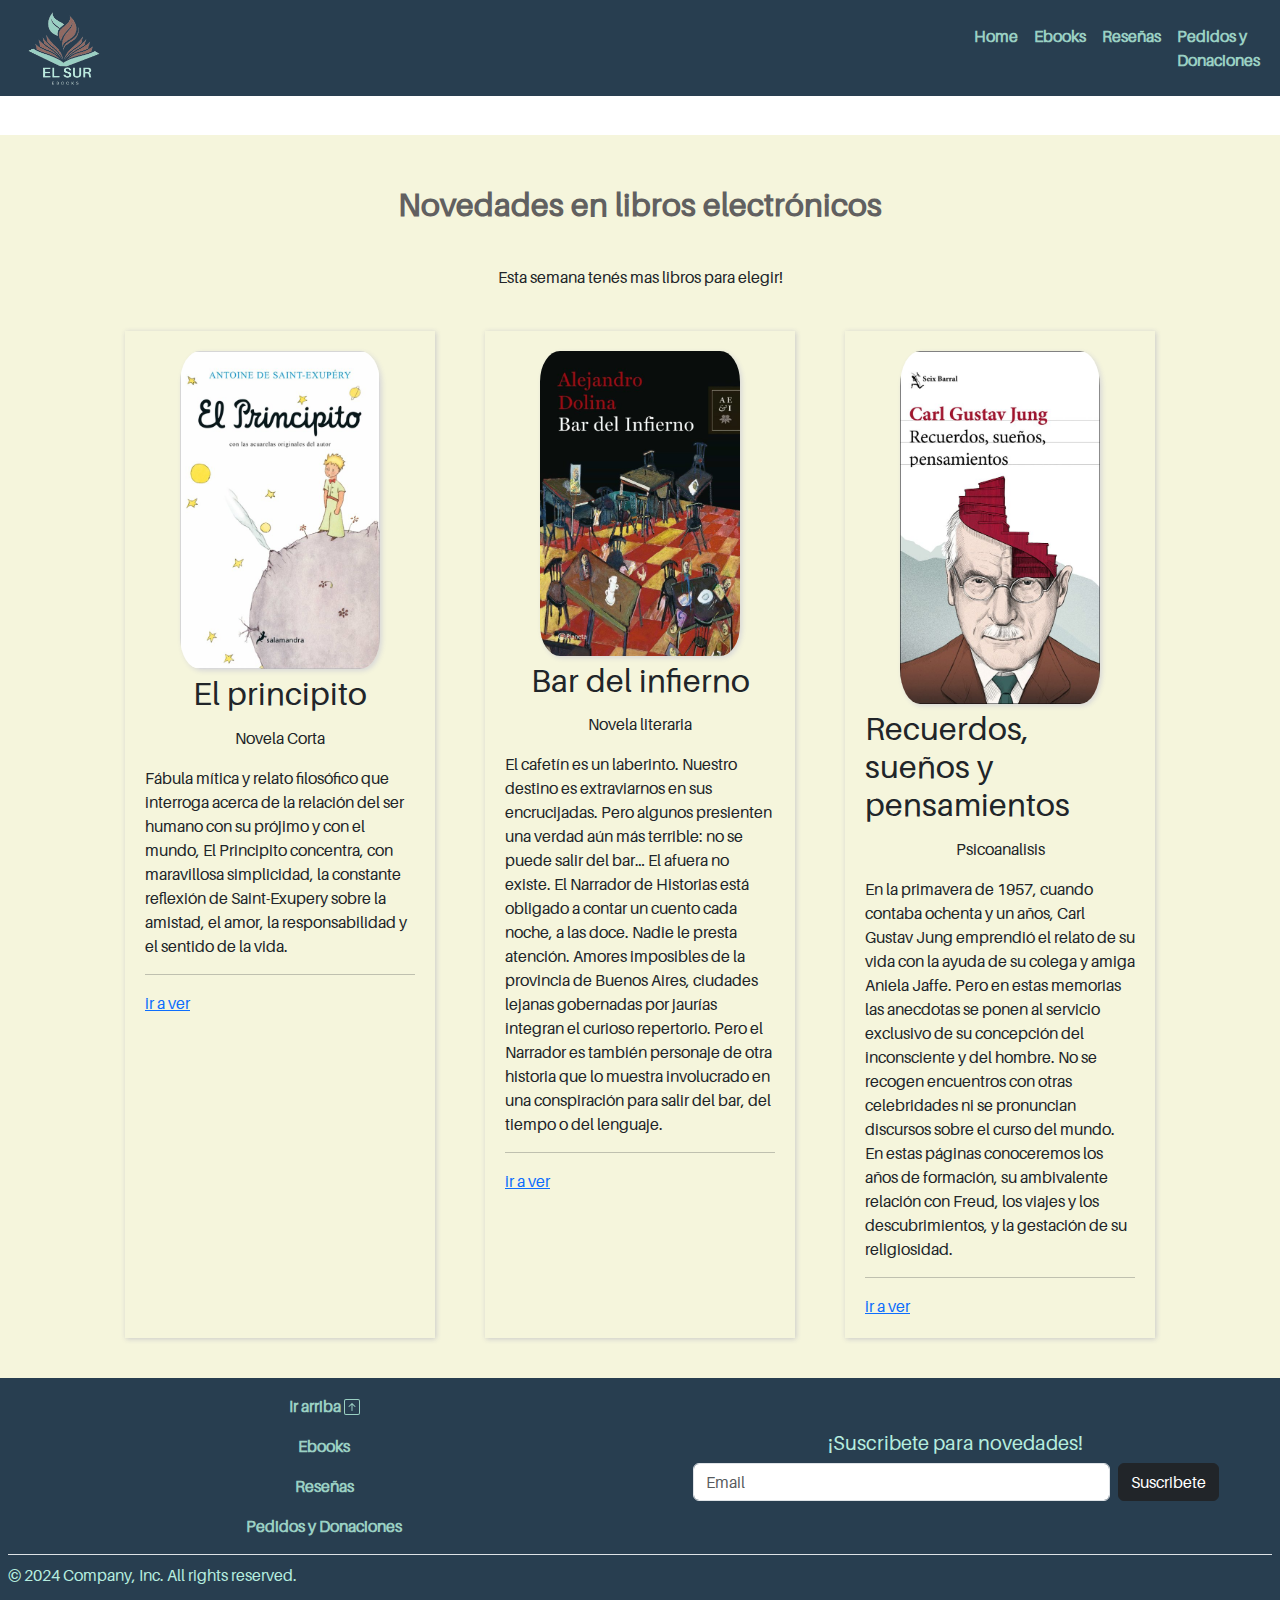
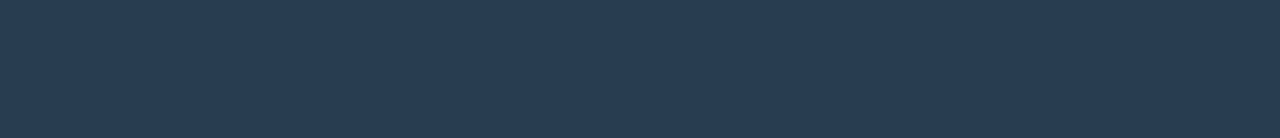
==== index.html @ e64fb971 "arreglo ruta" ====
<!DOCTYPE html>
<html lang="en">

<head>
    <meta charset="UTF-8">
    <meta name="viewport" content="width=device-width, initial-scale=1.0">
    <link rel="shortcut icon" href="assets/img/favicon.ico" type="image/x-icon">
    <link rel="preconnect" href="https://fonts.googleapis.com">
    <link rel="preconnect" href="https://fonts.gstatic.com" crossorigin>
    <link href="https://fonts.googleapis.com/css2?family=Raleway:ital,wght@0,100..900;1,100..900&display=swap"
        rel="stylesheet">
    <link href="https://cdn.jsdelivr.net/npm/bootstrap@5.3.3/dist/css/bootstrap.min.css" rel="stylesheet"
        integrity="sha384-QWTKZyjpPEjISv5WaRU9OFeRpok6YctnYmDr5pNlyT2bRjXh0JMhjY6hW+ALEwIH" crossorigin="anonymous">
    <link rel="stylesheet" href="style/style.css">
    <title>El Sur - Home</title>
</head>

<body class="w-100">
    <header>
        <nav class="navbar navbar-expand-lg">
            <div class="container-fluid align-content-between">
                <div class="container">
                    <a href="index.html" class="navbar-brand">
                        <img src="assets/img/logo_elsur.png" alt="El Sur Ebooks" width="80" height="80">
                    </a>

                </div>
                <button class="navbar-toggler burguer-btn" type="button" data-bs-toggle="collapse"
                    data-bs-target="#navbarSupportedContent" aria-controls="navbarSupportedContent"
                    aria-expanded="false" aria-label="Toggle navigation">
                    <svg xmlns="http://www.w3.org/2000/svg" fill="currentColor" class="bi bi-list navbar-toggler-icon"
                        viewBox="0 0 16 16">
                        <path fill-rule="evenodd"
                            d="M2.5 12a.5.5 0 0 1 .5-.5h10a.5.5 0 0 1 0 1H3a.5.5 0 0 1-.5-.5m0-4a.5.5 0 0 1 .5-.5h10a.5.5 0 0 1 0 1H3a.5.5 0 0 1-.5-.5m0-4a.5.5 0 0 1 .5-.5h10a.5.5 0 0 1 0 1H3a.5.5 0 0 1-.5-.5" />
                    </svg>
                </button>

                <div class="collapse navbar-collapse" id="navbarSupportedContent">
                    <ul class="navbar-nav me-auto mb-2 mb-lg-0">
                        <li class="nav-item">
                            <a class="nav-link" aria-current="page" href="#">Home</a>
                        </li>
                        <li class="nav-item">
                            <a class="nav-link" href="pages/ebooks.html">Ebooks</a>
                        </li>
                        <li class="nav-item">
                            <a class="nav-link" href="pages/reseñas.html">Reseñas</a>
                        </li>
                        <li class="nav-item">
                            <a class="nav-link" href="./pages/pedidos_donaciones.html">Pedidos y Donaciones</a>
                        </li>
                    </ul>
                </div>
            </div>
        </nav>
    </header>

    <main id="main">
        <h1 class="titleindex">Novedades en libros electrónicos</h1>
        <p>Esta semana tenés mas libros para elegir!</p>
        <section class="card_index">
            <div class="card_libro">
                <div class="card_tapa">
                    <img class="tapa" src="./assets/img/tapas/EL_PRINCIPITO.JPG" alt="tapa">
                    <h2>El principito</h2>
                    <p>Novela Corta</p>
                </div>
                <div class="card_descripcion">
                    <p>Fábula mítica y relato filosófico que interroga acerca de la relación del ser humano con su
                        prójimo y con el mundo, El Principito concentra, con maravillosa simplicidad, la constante
                        reflexión de Saint-Exupery sobre la amistad, el amor, la responsabilidad y el sentido de la
                        vida.</p>
                    <hr>
                </div>
                <div class="card_enlace">
                    <a class="enlace" href="#">ir a ver</a>
                </div>
            </div>

            <div class="card_libro">
                <div class="card_tapa">
                    <img class="tapa" src="./assets/img/tapas/BAR_DEL_INFIERNO.JPG" alt="tapa">
                    <h2>Bar del infierno</h2>
                    <p>Novela literaria</p>
                </div>
                <div class="card_descripcion">
                    <p>El cafetín es un laberinto. Nuestro destino es extraviarnos en sus encrucijadas. Pero algunos
                        presienten una verdad aún más terrible: no se puede salir del bar… El afuera no existe.
                        El Narrador de Historias está obligado a contar un cuento cada noche, a las doce. Nadie le
                        presta atención. Amores imposibles de la provincia de Buenos Aires, ciudades lejanas gobernadas
                        por jaurías integran el curioso repertorio. Pero el Narrador es también personaje de otra
                        historia que lo muestra involucrado en una conspiración para salir del bar, del tiempo o del
                        lenguaje.</p>
                    <hr>
                </div>
                <div class="card_enlace">
                    <a class="enlace" href="#">ir a ver</a>
                </div>
            </div>

            <div class="card_libro">
                <div class="card_tapa">
                    <img class="tapa" src="./assets/img/tapas/Recuerdos_sueños_pensamientos.JPG" alt="tapa">
                    <h2>Recuerdos, sueños y pensamientos</h2>
                    <p>Psicoanalisis</p>
                </div>
                <div class="card_descripcion">
                    <p>En la primavera de 1957, cuando contaba ochenta y un años, Carl Gustav Jung emprendió el relato
                        de su vida con la ayuda de su colega y amiga Aniela Jaffe. Pero en estas memorias las anecdotas
                        se ponen al servicio exclusivo de su concepción del inconsciente y del hombre. No se recogen
                        encuentros con otras celebridades ni se pronuncian discursos sobre el curso del mundo. En estas
                        páginas conoceremos los años de formación, su ambivalente relación con Freud, los viajes y los
                        descubrimientos, y la gestación de su religiosidad.</p>
                    <hr>
                </div>
                <div class="card_enlace">
                    <a class="enlace" href="#">ir a ver</a>
                </div>
            </div>

        </section>
    </main>



    <footer class="p-2 gap-2">
        <div class="d-flex justify-content-center flex-wrap">
            <div class="col-6 col-md-5 mb-2">
                <ul class="nav flex-column align-content-center">
                    <li class="nav-item text-center">
                        <a class="nav-link" href="#main">Ir arriba
                            <svg xmlns="http://www.w3.org/2000/svg" width="16" height="16" fill="currentColor"
                                class="bi bi-arrow-up-square" viewBox="0 0 16 16">
                                <path fill-rule="evenodd"
                                    d="M15 2a1 1 0 0 0-1-1H2a1 1 0 0 0-1 1v12a1 1 0 0 0 1 1h12a1 1 0 0 0 1-1zM0 2a2 2 0 0 1 2-2h12a2 2 0 0 1 2 2v12a2 2 0 0 1-2 2H2a2 2 0 0 1-2-2zm8.5 9.5a.5.5 0 0 1-1 0V5.707L5.354 7.854a.5.5 0 1 1-.708-.708l3-3a.5.5 0 0 1 .708 0l3 3a.5.5 0 0 1-.708.708L8.5 5.707z" />
                            </svg>
                        </a>
                    </li>
                    <li class="nav-item text-center">
                        <a class="nav-link" href="pages/ebooks.html">Ebooks</a>
                    </li>
                    <li class="nav-item text-center">
                        <a class="nav-link" href="pages/reseñas.html">Reseñas</a>
                    </li>
                    <li class="nav-item text-center">
                        <a class="nav-link" href="./pages/pedidos_donaciones.html">Pedidos y Donaciones</a>
                    </li>
                </ul>
            </div>
            <div class="col-md-5 offset-md-1 mb-2">
                <form class="text-center h-100 align-content-center">
                    <h5>¡Suscribete para novedades!</h5>
                    <div class="d-flex flex-column flex-sm-row w-100 gap-2">
                        <label for="newsletter1" class="visually-hidden">Email</label>
                        <input id="newsletter1" type="text" class="form-control" placeholder="Email">
                        <button class="btn btn-dark" type="button">Suscribete</button>
                    </div>
                </form>
            </div>
        </div>

        <div class="d-flex flex-column flex-sm-row justify-content-between py-2 border-top">
            <p>© 2024 Company, Inc. All rights reserved.</p>
            <ul class="list-unstyled d-flex">
                <li class="ms-3"><a class="link-body-emphasis" href="#"><svg class="bi" width="24" height="24">
                            <use xlink:href="#twitter"></use>
                        </svg></a></li>
                <li class="ms-3"><a class="link-body-emphasis" href="#"><svg class="bi" width="24" height="24">
                            <use xlink:href="#instagram"></use>
                        </svg></a></li>
                <li class="ms-3"><a class="link-body-emphasis" href="#"><svg class="bi" width="24" height="24">
                            <use xlink:href="#facebook"></use>
                        </svg></a></li>
            </ul>
        </div>
    </footer>



    <script src="https://cdn.jsdelivr.net/npm/bootstrap@5.3.3/dist/js/bootstrap.bundle.min.js"
        integrity="sha384-YvpcrYf0tY3lHB60NNkmXc5s9fDVZLESaAA55NDzOxhy9GkcIdslK1eN7N6jIeHz"
        crossorigin="anonymous"></script>
    <script src="./scripts/fn.js"></script>
</body>

</html>
---- style/style.css ----
@import url('https://fonts.googleapis.com/css2?family=Raleway:ital,wght@0,100..900;1,100..900&display=swap');

/*Normalizado*/
* {
    margin: 0;
    padding: 0;
    box-sizing: border-box;
}

@font-face {
    font-family: Aileron;
    src: url('../assets/fonts/aileron/Aileron-Regular.otf');
}

/*Colores

#283E50 
#916A64
#B5ECDF
#9AD0C3

*/

body {
    font-family: Aileron;
    min-height: 100vh;
}

header {
    min-height: 15vh;
}

/*Nav*/
nav,
footer {
    background-color: #283E50;
    color: #B5ECDF;
}

.navbar-toggler-icon {
    fill: #9AD0C3;
}

.nav-link {
    color: #9AD0C3;
    font-weight: bold;
}

.burguer-btn {
    border-color: #9AD0C3;
    color: #9AD0C3;
}

main {
    min-height: 45vh;
    display: flex;
    flex-grow: 4;
    background-color: beige;
    flex-direction: column;
    align-items: center;
}

/*practicando cards con index*/
.titleindex {
    text-align:center;
    padding:10px;
    color:rgb(97, 96, 96);
}

.card_index{
    height: 10%;
    width:100%;
    display:flex;
    gap:50px;
    flex-wrap:wrap;
    justify-content: center;
}

.card_libro{
    margin-top: 2%;
    width:310px;
    padding: 20px;
    box-shadow: 1px 1px 5px rgb(201, 201, 201);
}

.tapa{
    width:200px;
    border-radius:10%;
    box-shadow: 2px 2px 5px rgb(216, 216, 216);
}

.card_tapa{
    display:flex;
    flex-direction:column;
    align-items: center;
    gap:5px;
}


/*fin practicando cards con index*/

/*seccion ebooks*/
.cardcontainer {
    display: flex;
    flex-direction: row;
    justify-content: center;
    gap: 1rem;
}

.tarjeta {
    width: 13.7rem;
    background-image: url("https://www.despuesdelcyberpunk.com/wp-content/uploads/2022/05/it-eso-674x1024.jpeg");
    background-repeat: no-repeat;
    background-size: contain;
    box-shadow: rgba(0, 0, 0, 0.35) 0px 5px 15px;
}

.textotarjeta {
    opacity: 0%;
    width: 100%;
    height: 100%;
    font-size: smaller;
    color: #8bb3aa;
    background-color: #283e50d8;
    justify-content: space-between;
    transition: 1s;
}

.descripcion {
    overflow: hidden;
    text-overflow: ellipsis;
    max-height: 12rem;
    /* Ajusta según la altura deseada */
}

.textotarjeta:hover {
    opacity: 100%;
}

/*seccion pedidos y donaciones*/
.banner {
    width: 100%;
    height: 40vh;
    background-position: 75% 75%;
    background-repeat: no-repeat;
    background-color: #283E50;
}

.banner-beach {
    background-image: url("../assets/img/ebook-beach.jpg");
}

.banner-ebook {
    background-image: url("../assets/img/eBooks-Banner.png");
}

.img-donaciones {
    height: 10rem;
}

/* Seccion reseñas */
.card {
    border: 1px solid #ccc;
    border-radius: 8px;
    overflow: hidden;
}

.card-img-top {
    height: 200px;
    object-fit: cover;
}

.card-title {
    font-size: 1.25rem;
    font-weight: bold;
    margin-bottom: 0.5rem;
}

.card-text {
    font-size: 1rem;
    color: #555;
}

.btn-primary {
    background-color: #007bff;
    color: #fff;
    border: none;
    padding: 0.5rem 1rem;
    font-size: 1rem;
    border-radius: 4px;
    text-decoration: none;
    transition: background-color 0.3s;
}

.lector {
    font-size: 1rem;
}

.btn-primary:hover {
    background-color: #0056b3;
}

/* sección de reseñas */
#main {
    padding: 40px 0;
}

.container {
    max-width: 960px;
    margin: 0 auto;
}

h1 {
    font-size: 2rem;
    margin-bottom: 2rem;
    color: #333;
    font-weight: bold;
    text-align: center;
}

/*seccion detalles*/
.tarjetagrande {
    display: flex;
    width: 100%;
    justify-content: space-between;
    background-color: #283E50;
    color: #8bb3aa;
}

.tarjetagrande img {
    width: 45%;
}

footer {
    min-height: 40vh;
}
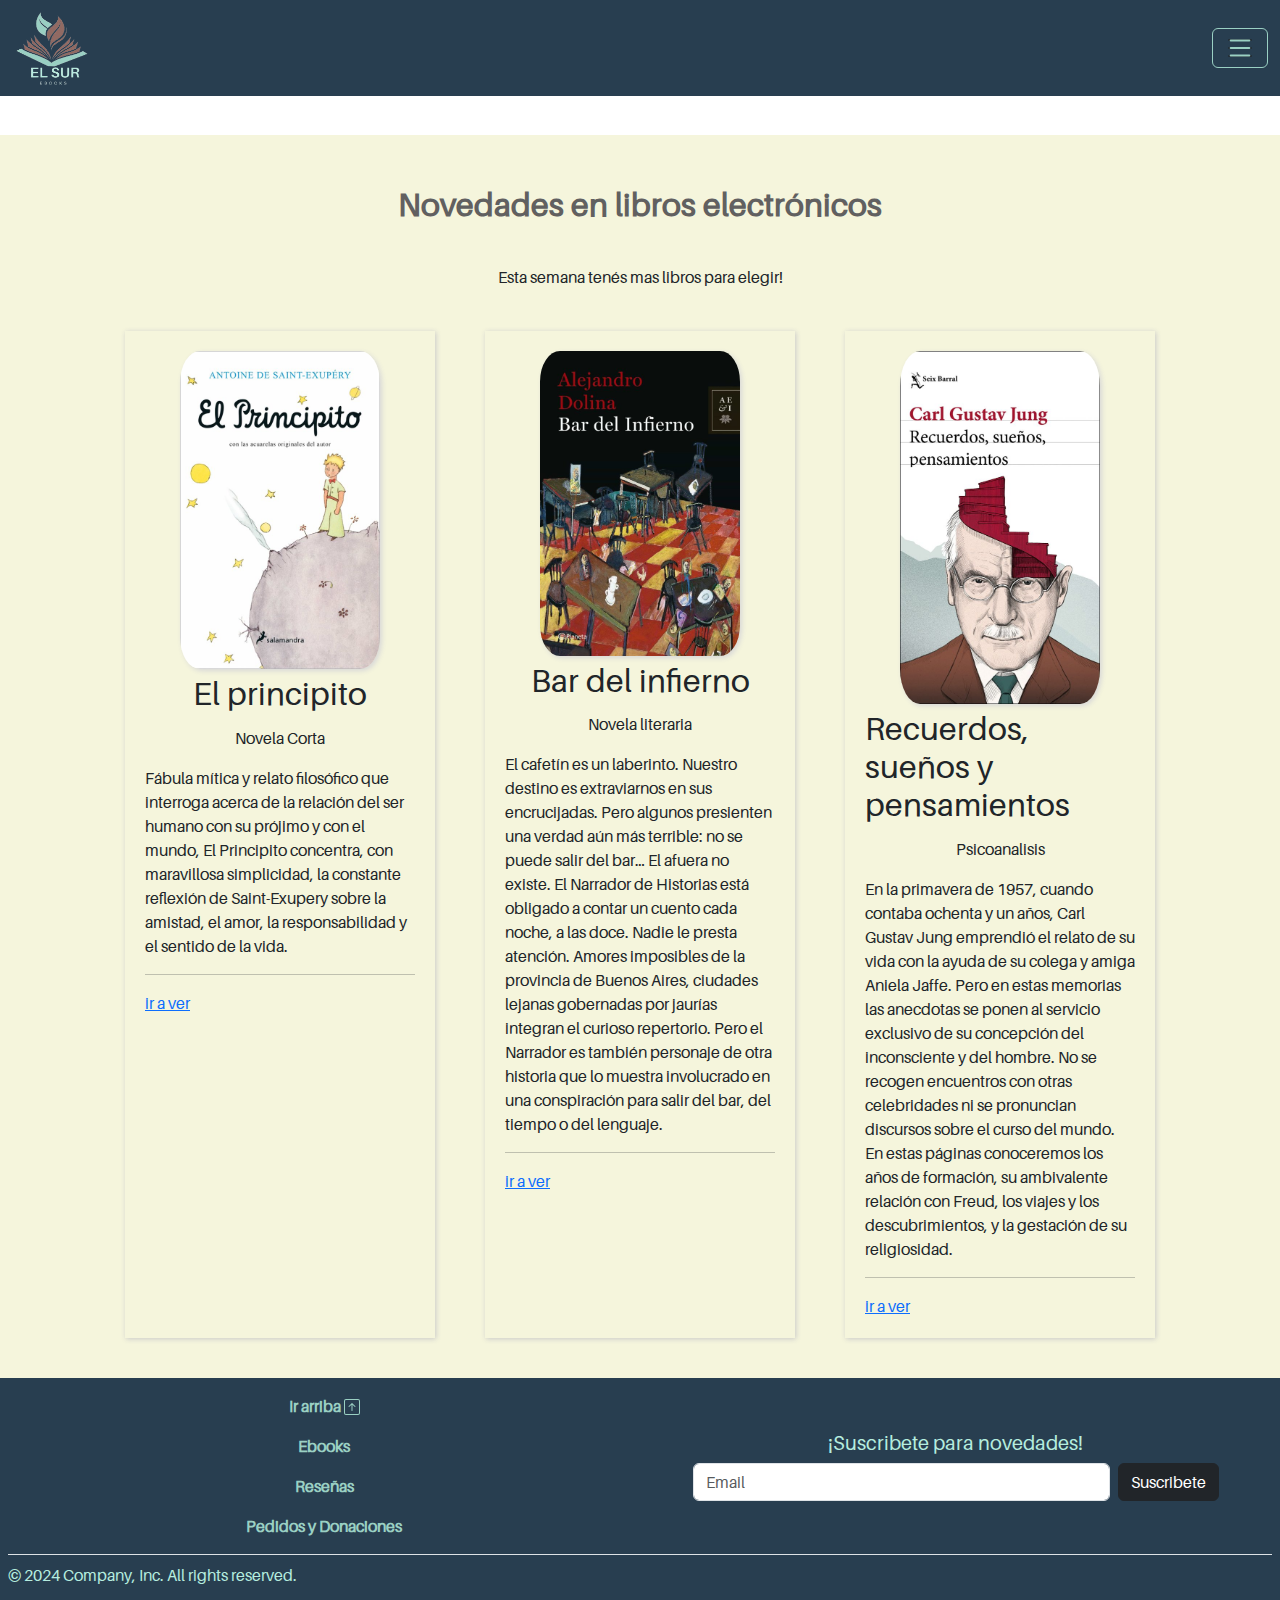
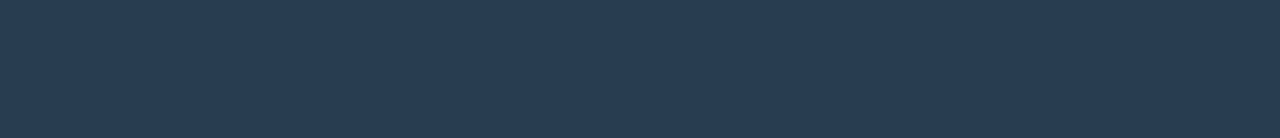
==== commit 17dbe52e: "arreglo nav" ====
--- a/index.html
+++ b/index.html
@@ -17,15 +17,14 @@
 
 <body class="w-100">
     <header>
-        <nav class="navbar navbar-expand-lg">
-            <div class="container-fluid align-content-between">
-                <div class="container">
+        <nav class="navbar">
+            <div class="container-fluid">
+                <div class="align-self-start">
                     <a href="index.html" class="navbar-brand">
                         <img src="assets/img/logo_elsur.png" alt="El Sur Ebooks" width="80" height="80">
                     </a>
-
                 </div>
-                <button class="navbar-toggler burguer-btn" type="button" data-bs-toggle="collapse"
+                <button class="navbar-toggler justify-self-end burguer-btn" type="button" data-bs-toggle="collapse"
                     data-bs-target="#navbarSupportedContent" aria-controls="navbarSupportedContent"
                     aria-expanded="false" aria-label="Toggle navigation">
                     <svg xmlns="http://www.w3.org/2000/svg" fill="currentColor" class="bi bi-list navbar-toggler-icon"
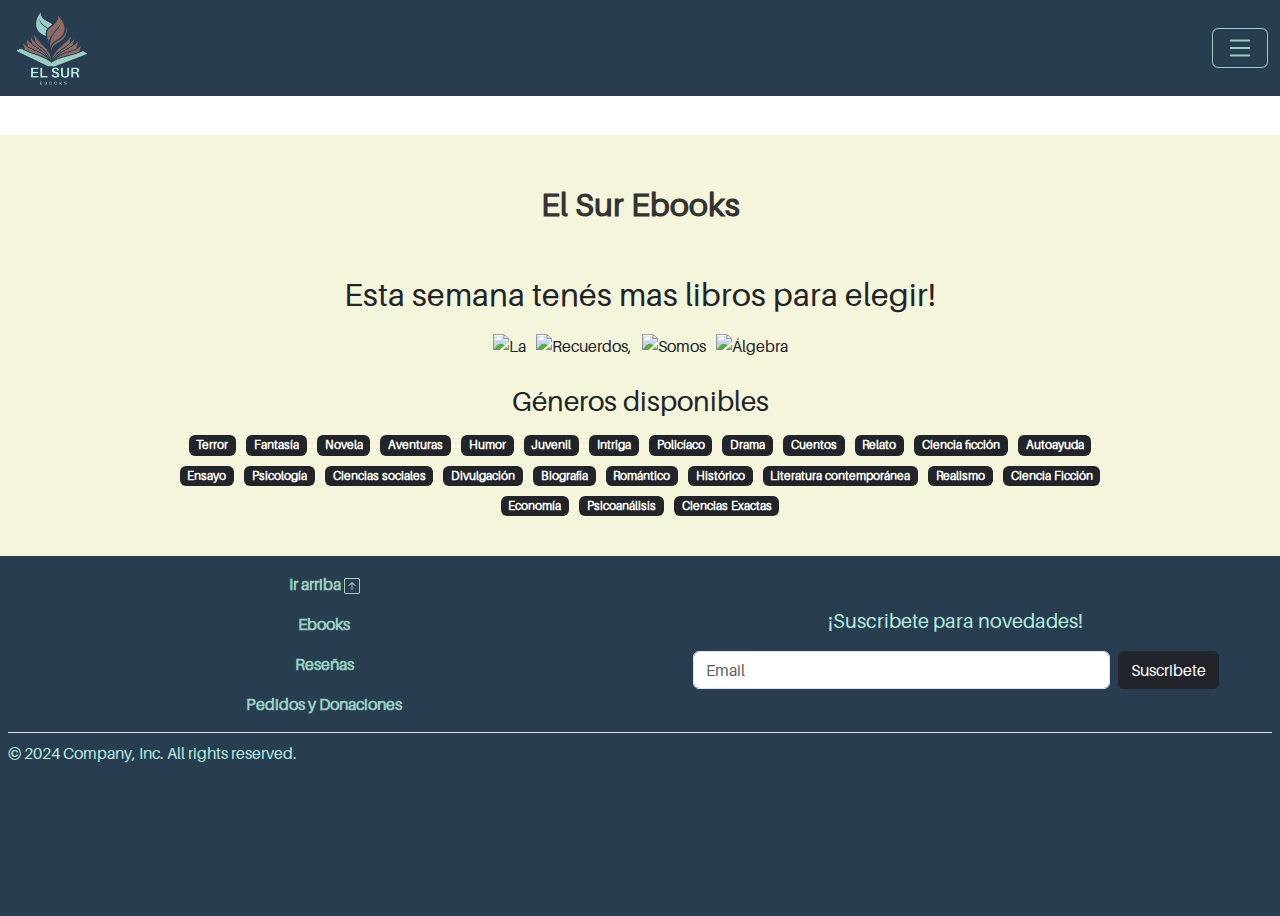
==== commit 87e247bd: "de a poco reduciendo bootstrap" ====
--- a/index.html
+++ b/index.html
@@ -20,13 +20,12 @@
         <nav class="navbar">
             <div class="container-fluid">
                 <div class="align-self-start">
-                    <a href="index.html" class="navbar-brand">
-                        <img src="assets/img/logo_elsur.png" alt="El Sur Ebooks" width="80" height="80">
+                    <a href="#" class="navbar-brand">
+                        <img src="./assets/img/logo_elsur.png" alt="El Sur Ebooks" width="80" height="80">
                     </a>
                 </div>
-                <button class="navbar-toggler justify-self-end burguer-btn" type="button" data-bs-toggle="collapse"
-                    data-bs-target="#navbarSupportedContent" aria-controls="navbarSupportedContent"
-                    aria-expanded="false" aria-label="Toggle navigation">
+                <button class="navbar-toggler justify-self-end burguer-btn" type="button" data-bs-toggle="offcanvas"
+                    data-bs-target="#staticBackdrop" aria-controls="staticBackdrop">
                     <svg xmlns="http://www.w3.org/2000/svg" fill="currentColor" class="bi bi-list navbar-toggler-icon"
                         viewBox="0 0 16 16">
                         <path fill-rule="evenodd"
@@ -34,30 +33,65 @@
                     </svg>
                 </button>
 
-                <div class="collapse navbar-collapse" id="navbarSupportedContent">
-                    <ul class="navbar-nav me-auto mb-2 mb-lg-0">
-                        <li class="nav-item">
-                            <a class="nav-link" aria-current="page" href="#">Home</a>
-                        </li>
-                        <li class="nav-item">
-                            <a class="nav-link" href="pages/ebooks.html">Ebooks</a>
-                        </li>
-                        <li class="nav-item">
-                            <a class="nav-link" href="pages/reseñas.html">Reseñas</a>
-                        </li>
-                        <li class="nav-item">
-                            <a class="nav-link" href="./pages/pedidos_donaciones.html">Pedidos y Donaciones</a>
-                        </li>
-                    </ul>
+
+                <div class="offcanvas offcanvas-start" data-bs-backdrop="static" tabindex="-1" id="staticBackdrop"
+                    aria-labelledby="staticBackdropLabel">
+                    <div class="offcanvas-header">
+                        <a href="#" class="offcanvas-title" id="staticBackdropLabel">
+                            <img src="./assets/img/logo_elsur.png" alt="El Sur Ebooks" width="80" height="80">
+                        </a>
+                        <button type="button" class="btn-close" data-bs-dismiss="offcanvas" aria-label="Close"></button>
+                    </div>
+                    <div class="offcanvas-body">
+                        <ul class="navbar-nav me-auto mb-2 mb-lg-0">
+                            <li class="nav-item">
+                                <a class="nav-link" aria-current="page" href="#">Home</a>
+                            </li>
+                            <li class="nav-item">
+                                <a class="nav-link" href="./pages/ebooks.html">Ebooks</a>
+                            </li>
+                            <li class="nav-item">
+                                <a class="nav-link" href="./pages/reseñas.html">Reseñas</a>
+                            </li>
+                            <li class="nav-item">
+                                <a class="nav-link" href="./pages/pedidos_donaciones.html">Pedidos y Donaciones</a>
+                            </li>
+                        </ul>
+                    </div>
                 </div>
             </div>
         </nav>
     </header>
 
     <main id="main">
-        <h1 class="titleindex">Novedades en libros electrónicos</h1>
-        <p>Esta semana tenés mas libros para elegir!</p>
-        <section class="card_index">
+        <section>
+            <h1 class="titleindex">El Sur Ebooks</h1>
+            <section>
+                <h2 class="text-center">Esta semana tenés mas libros para elegir!</h2>
+                <div id="ultimosContainer" class="contenedor"></div>
+            </section>
+
+        </section>
+        <section class="container">
+            <h3>Géneros disponibles</h3>
+            <div id="generosbadges" class="contenedor"></div>
+        </section>
+
+
+
+
+
+
+
+
+
+
+
+
+
+
+
+        <!-- <section class="card_index">
             <div class="card_libro">
                 <div class="card_tapa">
                     <img class="tapa" src="./assets/img/tapas/EL_PRINCIPITO.JPG" alt="tapa">
@@ -117,7 +151,8 @@
                 </div>
             </div>
 
-        </section>
+        </section> -->
+
     </main>
 
 
@@ -179,7 +214,7 @@
     <script src="https://cdn.jsdelivr.net/npm/bootstrap@5.3.3/dist/js/bootstrap.bundle.min.js"
         integrity="sha384-YvpcrYf0tY3lHB60NNkmXc5s9fDVZLESaAA55NDzOxhy9GkcIdslK1eN7N6jIeHz"
         crossorigin="anonymous"></script>
-    <script src="./scripts/fn.js"></script>
+    <script src="./scripts/main.js"></script>
 </body>
 
 </html>--- a/style/style.css
+++ b/style/style.css
@@ -29,10 +29,14 @@
 header {
     min-height: 15vh;
 }
+h1, h2, h3, h4, h5, h6{
+    text-align: center;
+    padding: 10px 0;
+}
 
 /*Nav*/
 nav,
-footer {
+footer, .offcanvas{
     background-color: #283E50;
     color: #B5ECDF;
 }
@@ -59,9 +63,16 @@
     flex-direction: column;
     align-items: center;
 }
+.contenedor{
+    display: flex;
+    flex-wrap: wrap;
+    justify-content: center;
+    gap: 10px;
+
+}
 
 /*practicando cards con index*/
-.titleindex {
+/* .titleindex {
     text-align:center;
     padding:10px;
     color:rgb(97, 96, 96);
@@ -94,43 +105,41 @@
     flex-direction:column;
     align-items: center;
     gap:5px;
-}
-
-
-/*fin practicando cards con index*/
+} */
+.figureUltimos img{
+    width: 200px;
+    height: 300px;
+    object-fit: fill;
+}
+
 
 /*seccion ebooks*/
-.cardcontainer {
-    display: flex;
-    flex-direction: row;
-    justify-content: center;
-    gap: 1rem;
-}
 
 .tarjeta {
-    width: 13.7rem;
-    background-image: url("https://www.despuesdelcyberpunk.com/wp-content/uploads/2022/05/it-eso-674x1024.jpeg");
-    background-repeat: no-repeat;
-    background-size: contain;
+    width: 14rem;
+    height: 340px;
     box-shadow: rgba(0, 0, 0, 0.35) 0px 5px 15px;
-}
-
+    overflow: hidden;
+}
+.tarjeta img{
+    position: absolute;
+    width: 14rem;
+    height: 340px;
+    object-fit: cover;
+}
 .textotarjeta {
     opacity: 0%;
-    width: 100%;
-    height: 100%;
+    width: 14rem;
+    height: 340px;
     font-size: smaller;
     color: #8bb3aa;
-    background-color: #283e50d8;
-    justify-content: space-between;
+    background-color: #283e50e0;
+    display: flex;
+    flex-direction: column;
+    justify-content: center;
+    align-items: center;
+    text-align: center;
     transition: 1s;
-}
-
-.descripcion {
-    overflow: hidden;
-    text-overflow: ellipsis;
-    max-height: 12rem;
-    /* Ajusta según la altura deseada */
 }
 
 .textotarjeta:hover {
@@ -229,6 +238,7 @@
 
 .tarjetagrande img {
     width: 45%;
+    object-fit: cover;
 }
 
 footer {
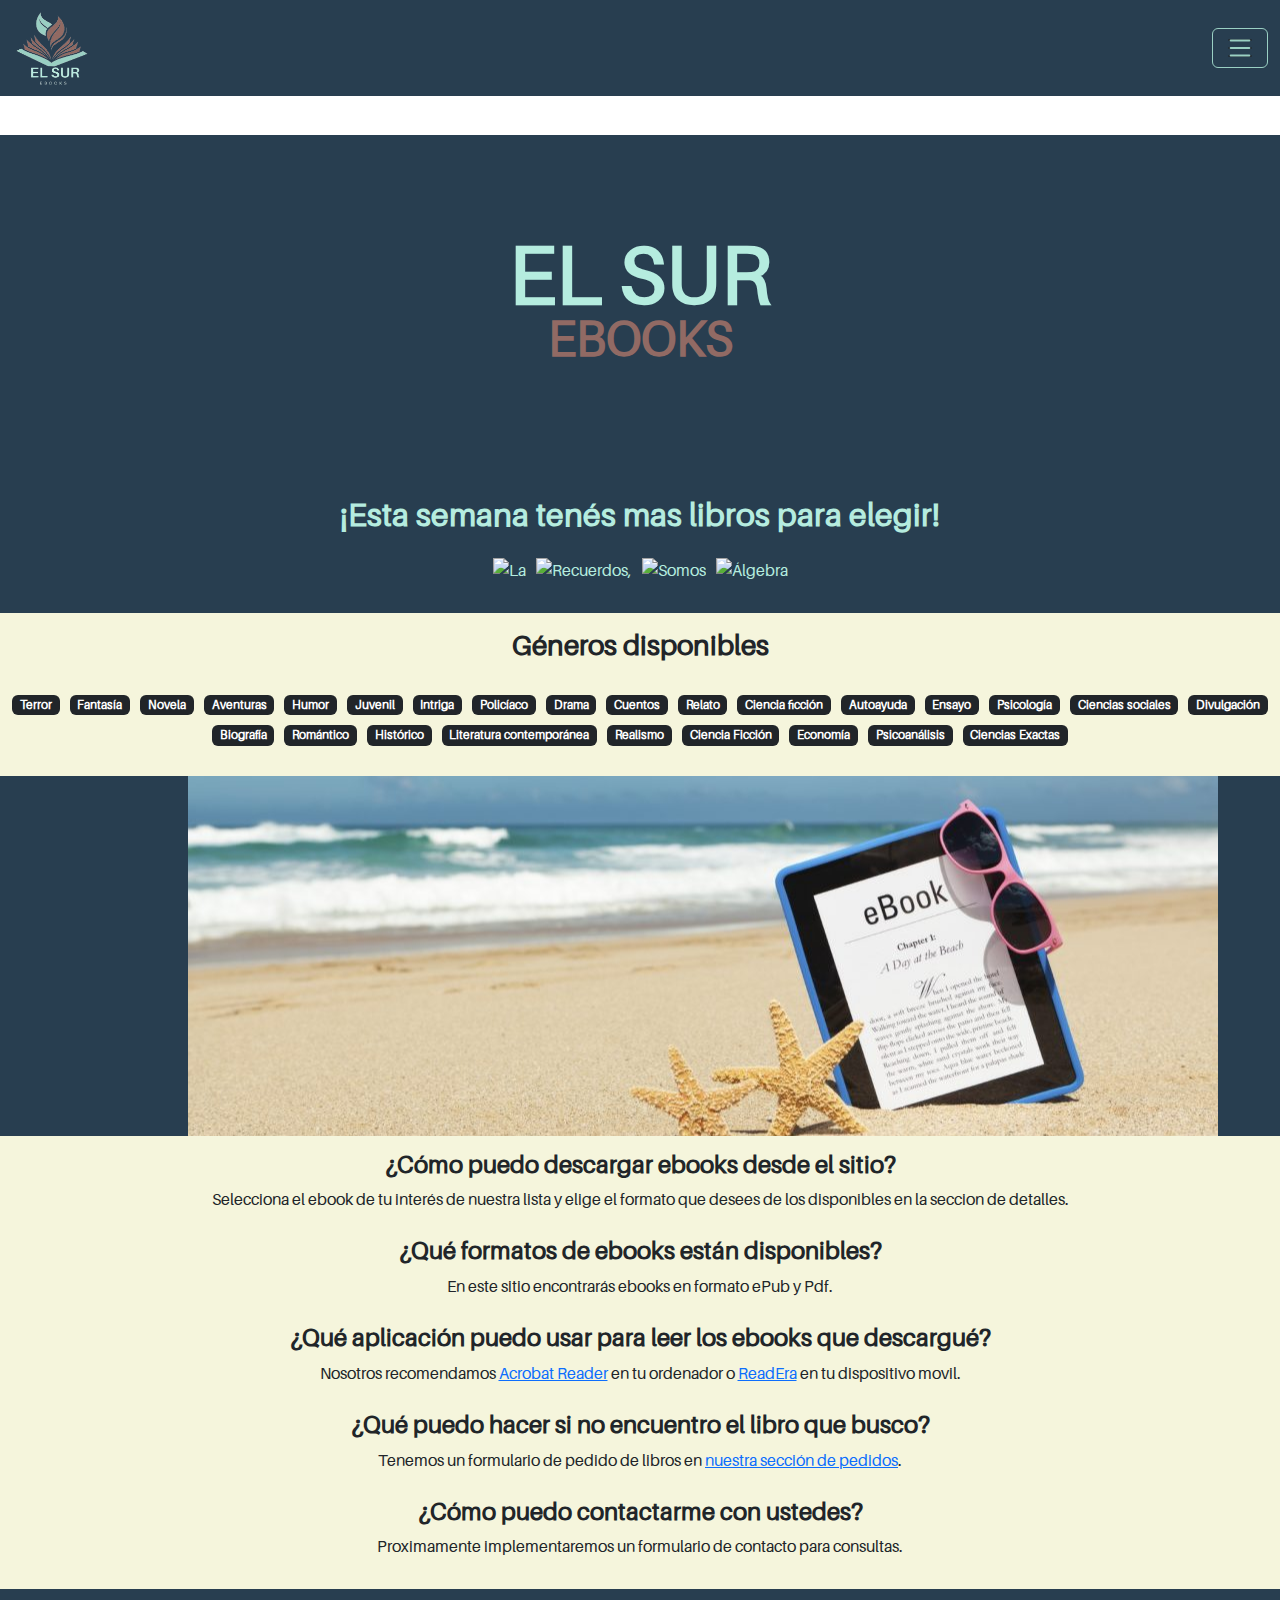
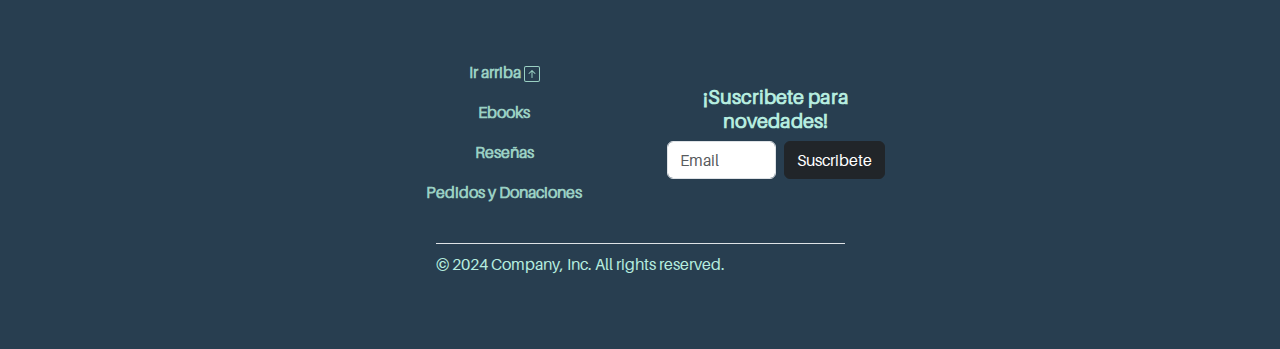
==== commit 25122c50: "index casi sin bootstrap excepto nav badges y footer" ====
--- a/index.html
+++ b/index.html
@@ -15,7 +15,7 @@
     <title>El Sur - Home</title>
 </head>
 
-<body class="w-100">
+<body>
     <header>
         <nav class="navbar">
             <div class="container-fluid">
@@ -64,101 +64,53 @@
     </header>
 
     <main id="main">
-        <section>
-            <h1 class="titleindex">El Sur Ebooks</h1>
-            <section>
-                <h2 class="text-center">Esta semana tenés mas libros para elegir!</h2>
+        <div class="banner banner-elsur contenedor columna">
+            <h1 class="fade-in-out">EL SUR</h1>
+            <h2 class="smallerpink fade-in-out">EBOOKS</h2>
+            
+        </div>
+
+        <section class="ultimos">
+            <article>
+                <h2>¡Esta semana tenés mas libros para elegir!</h2>
                 <div id="ultimosContainer" class="contenedor"></div>
-            </section>
+            </article>
+        </section>
 
-        </section>
-        <section class="container">
+        <section class="contenedor">
             <h3>Géneros disponibles</h3>
             <div id="generosbadges" class="contenedor"></div>
         </section>
 
-
-
-
-
-
-
-
-
-
-
-
-
-
-
-        <!-- <section class="card_index">
-            <div class="card_libro">
-                <div class="card_tapa">
-                    <img class="tapa" src="./assets/img/tapas/EL_PRINCIPITO.JPG" alt="tapa">
-                    <h2>El principito</h2>
-                    <p>Novela Corta</p>
-                </div>
-                <div class="card_descripcion">
-                    <p>Fábula mítica y relato filosófico que interroga acerca de la relación del ser humano con su
-                        prójimo y con el mundo, El Principito concentra, con maravillosa simplicidad, la constante
-                        reflexión de Saint-Exupery sobre la amistad, el amor, la responsabilidad y el sentido de la
-                        vida.</p>
-                    <hr>
-                </div>
-                <div class="card_enlace">
-                    <a class="enlace" href="#">ir a ver</a>
-                </div>
-            </div>
-
-            <div class="card_libro">
-                <div class="card_tapa">
-                    <img class="tapa" src="./assets/img/tapas/BAR_DEL_INFIERNO.JPG" alt="tapa">
-                    <h2>Bar del infierno</h2>
-                    <p>Novela literaria</p>
-                </div>
-                <div class="card_descripcion">
-                    <p>El cafetín es un laberinto. Nuestro destino es extraviarnos en sus encrucijadas. Pero algunos
-                        presienten una verdad aún más terrible: no se puede salir del bar… El afuera no existe.
-                        El Narrador de Historias está obligado a contar un cuento cada noche, a las doce. Nadie le
-                        presta atención. Amores imposibles de la provincia de Buenos Aires, ciudades lejanas gobernadas
-                        por jaurías integran el curioso repertorio. Pero el Narrador es también personaje de otra
-                        historia que lo muestra involucrado en una conspiración para salir del bar, del tiempo o del
-                        lenguaje.</p>
-                    <hr>
-                </div>
-                <div class="card_enlace">
-                    <a class="enlace" href="#">ir a ver</a>
-                </div>
-            </div>
-
-            <div class="card_libro">
-                <div class="card_tapa">
-                    <img class="tapa" src="./assets/img/tapas/Recuerdos_sueños_pensamientos.JPG" alt="tapa">
-                    <h2>Recuerdos, sueños y pensamientos</h2>
-                    <p>Psicoanalisis</p>
-                </div>
-                <div class="card_descripcion">
-                    <p>En la primavera de 1957, cuando contaba ochenta y un años, Carl Gustav Jung emprendió el relato
-                        de su vida con la ayuda de su colega y amiga Aniela Jaffe. Pero en estas memorias las anecdotas
-                        se ponen al servicio exclusivo de su concepción del inconsciente y del hombre. No se recogen
-                        encuentros con otras celebridades ni se pronuncian discursos sobre el curso del mundo. En estas
-                        páginas conoceremos los años de formación, su ambivalente relación con Freud, los viajes y los
-                        descubrimientos, y la gestación de su religiosidad.</p>
-                    <hr>
-                </div>
-                <div class="card_enlace">
-                    <a class="enlace" href="#">ir a ver</a>
-                </div>
-            </div>
-
-        </section> -->
-
+        <div class="banner banner-beach"></div>
+        <section class="contenedor columna preguntas">
+            <article>
+                <h4>¿Cómo puedo descargar ebooks desde el sitio?</h4>
+                <p>Selecciona el ebook de tu interés de nuestra lista y elige el formato que desees de los disponibles en la seccion de detalles.</p>
+            </article>
+            <article>
+                <h4>¿Qué formatos de ebooks están disponibles?</h4>
+                <p>En este sitio encontrarás ebooks en formato ePub y Pdf.</p>
+            </article>
+            <article>
+                <h4>¿Qué aplicación puedo usar para leer los ebooks que descargué?</h4>
+                <p>Nosotros recomendamos <a href="https://www.adobe.com/ar/acrobat/pdf-reader.html" target="_blank" rel="noopener noreferrer">Acrobat Reader</a> en tu ordenador o <a href="https://readera.org/" target="_blank" rel="noopener noreferrer">ReadEra</a> en tu dispositivo movil.</p>
+            </article>
+            <article>
+                <h4>¿Qué puedo hacer si no encuentro el libro que busco?</h4>
+                <p>Tenemos un formulario de pedido de libros en <a href="./pages/pedidos_donaciones.html">nuestra sección de pedidos</a>.</p>
+            </article>
+            <article>
+                <h4>¿Cómo puedo contactarme con ustedes?</h4>
+                <p>Proximamente implementaremos un formulario de contacto para consultas.</p>
+            </article>
+        </section>
     </main>
 
 
 
-    <footer class="p-2 gap-2">
-        <div class="d-flex justify-content-center flex-wrap">
+    <footer class="p-2 gap-2 contenedor columna">
+        <div class="contenedor">
             <div class="col-6 col-md-5 mb-2">
                 <ul class="nav flex-column align-content-center">
                     <li class="nav-item text-center">
--- a/style/style.css
+++ b/style/style.css
@@ -29,18 +29,37 @@
 header {
     min-height: 15vh;
 }
-h1, h2, h3, h4, h5, h6{
+
+h1,
+h2,
+h3,
+h4,
+h5,
+h6 {
     text-align: center;
-    padding: 10px 0;
-}
-
-/*Nav*/
+    font-weight: bolder;
+}
+
 nav,
-footer, .offcanvas{
+footer,
+.offcanvas,
+.ultimos,
+.banner-elsur {
     background-color: #283E50;
     color: #B5ECDF;
-}
-
+    display: flex;
+    justify-content: center;
+    align-items: center;
+}
+.banner>h1{
+    font-size: 5rem;
+}
+.smallerpink{
+    color: #916A64;
+    font-size: 3rem;
+    transform: translate(0, -30px );
+}
+/*Nav*/
 .navbar-toggler-icon {
     fill: #9AD0C3;
 }
@@ -63,55 +82,39 @@
     flex-direction: column;
     align-items: center;
 }
-.contenedor{
+
+.contenedor {
     display: flex;
     flex-wrap: wrap;
     justify-content: center;
     gap: 10px;
-
-}
-
-/*practicando cards con index*/
-/* .titleindex {
-    text-align:center;
-    padding:10px;
-    color:rgb(97, 96, 96);
-}
-
-.card_index{
-    height: 10%;
-    width:100%;
-    display:flex;
-    gap:50px;
-    flex-wrap:wrap;
-    justify-content: center;
-}
-
-.card_libro{
-    margin-top: 2%;
-    width:310px;
-    padding: 20px;
-    box-shadow: 1px 1px 5px rgb(201, 201, 201);
-}
-
-.tapa{
-    width:200px;
-    border-radius:10%;
-    box-shadow: 2px 2px 5px rgb(216, 216, 216);
-}
-
-.card_tapa{
-    display:flex;
-    flex-direction:column;
-    align-items: center;
-    gap:5px;
-} */
-.figureUltimos img{
+    padding: 15px 5px;
+}
+
+.columna {
+    flex-direction: column;
+}
+
+.preguntas {
+    width: 100%;
+    text-align: center;
+}
+
+.ultimos {
+    width: 100%;
+}
+
+.figureUltimos img {
     width: 200px;
     height: 300px;
     object-fit: fill;
 }
 
+.badge:hover,
+.figureUltimos img:hover {
+    transform: scale(1.2);
+    transition: 1s;
+}
 
 /*seccion ebooks*/
 
@@ -121,12 +124,14 @@
     box-shadow: rgba(0, 0, 0, 0.35) 0px 5px 15px;
     overflow: hidden;
 }
-.tarjeta img{
+
+.tarjeta img {
     position: absolute;
     width: 14rem;
     height: 340px;
     object-fit: cover;
 }
+
 .textotarjeta {
     opacity: 0%;
     width: 14rem;
@@ -153,6 +158,7 @@
     background-position: 75% 75%;
     background-repeat: no-repeat;
     background-color: #283E50;
+    /* overflow: hidden; */
 }
 
 .banner-beach {
@@ -163,6 +169,27 @@
     background-image: url("../assets/img/eBooks-Banner.png");
 }
 
+.banner-elsur>img {
+    width: 80%;
+    height: inherit;
+    object-fit: cover;
+    object-position: center center;
+}
+.fade-in-out {
+    animation: fade-in-out 7s infinite;
+}
+
+@keyframes fade-in-out {
+
+    0%,
+    100% {
+        opacity: 0;
+    }
+
+    50% {
+        opacity: 1;
+    }
+}
 .img-donaciones {
     height: 10rem;
 }
@@ -210,22 +237,7 @@
 }
 
 /* sección de reseñas */
-#main {
-    padding: 40px 0;
-}
-
-.container {
-    max-width: 960px;
-    margin: 0 auto;
-}
-
-h1 {
-    font-size: 2rem;
-    margin-bottom: 2rem;
-    color: #333;
-    font-weight: bold;
-    text-align: center;
-}
+
 
 /*seccion detalles*/
 .tarjetagrande {
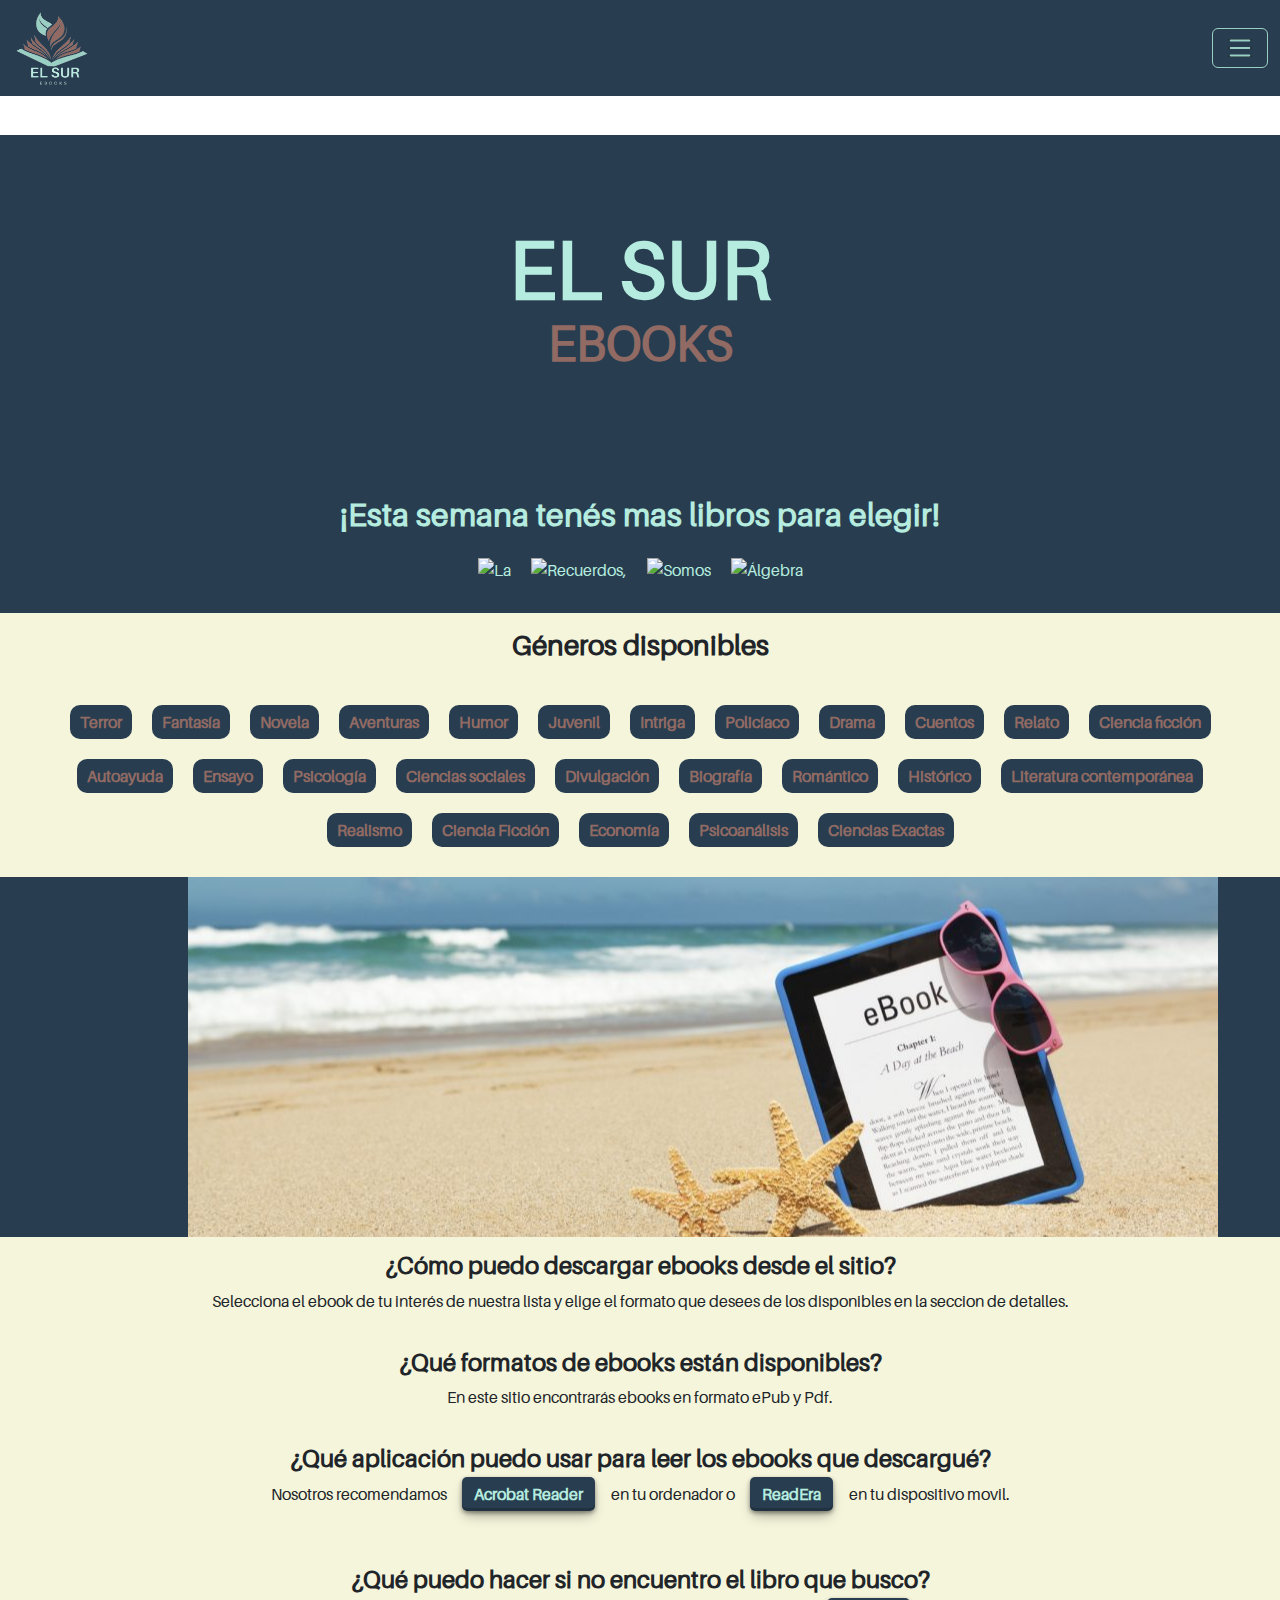
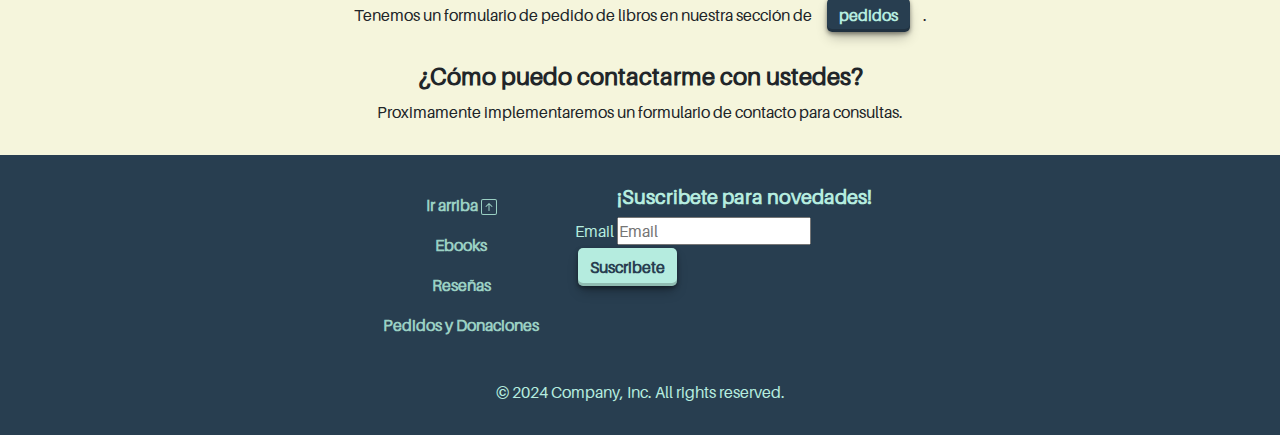
==== commit 4bac436c: "un poco menos de bootstrap" ====
--- a/index.html
+++ b/index.html
@@ -94,11 +94,11 @@
             </article>
             <article>
                 <h4>¿Qué aplicación puedo usar para leer los ebooks que descargué?</h4>
-                <p>Nosotros recomendamos <a href="https://www.adobe.com/ar/acrobat/pdf-reader.html" target="_blank" rel="noopener noreferrer">Acrobat Reader</a> en tu ordenador o <a href="https://readera.org/" target="_blank" rel="noopener noreferrer">ReadEra</a> en tu dispositivo movil.</p>
+                <p>Nosotros recomendamos <a class="botoncito" href="https://www.adobe.com/ar/acrobat/pdf-reader.html" target="_blank" rel="noopener noreferrer">Acrobat Reader</a> en tu ordenador o <a class="botoncito" href="https://readera.org/" target="_blank" rel="noopener noreferrer">ReadEra</a> en tu dispositivo movil.</p>
             </article>
             <article>
                 <h4>¿Qué puedo hacer si no encuentro el libro que busco?</h4>
-                <p>Tenemos un formulario de pedido de libros en <a href="./pages/pedidos_donaciones.html">nuestra sección de pedidos</a>.</p>
+                <p>Tenemos un formulario de pedido de libros en nuestra sección de <a class="botoncito" href="./pages/pedidos_donaciones.html">pedidos</a>.</p>
             </article>
             <article>
                 <h4>¿Cómo puedo contactarme con ustedes?</h4>
@@ -109,9 +109,9 @@
 
 
 
-    <footer class="p-2 gap-2 contenedor columna">
+    <footer class="contenedor columna">
         <div class="contenedor">
-            <div class="col-6 col-md-5 mb-2">
+            <div class="">
                 <ul class="nav flex-column align-content-center">
                     <li class="nav-item text-center">
                         <a class="nav-link" href="#main">Ir arriba
@@ -133,31 +133,20 @@
                     </li>
                 </ul>
             </div>
-            <div class="col-md-5 offset-md-1 mb-2">
-                <form class="text-center h-100 align-content-center">
+            <div class="">
+                <form class="">
                     <h5>¡Suscribete para novedades!</h5>
-                    <div class="d-flex flex-column flex-sm-row w-100 gap-2">
-                        <label for="newsletter1" class="visually-hidden">Email</label>
-                        <input id="newsletter1" type="text" class="form-control" placeholder="Email">
-                        <button class="btn btn-dark" type="button">Suscribete</button>
-                    </div>
+                    <form class="">
+                        <label for="newsletter1" class="">Email</label>
+                        <input id="newsletter1" type="text" class="" placeholder="Email">
+                        <button class="botoncito botoncito-claro" type="button">Suscribete</button>
+                    </form>
                 </form>
             </div>
         </div>
 
-        <div class="d-flex flex-column flex-sm-row justify-content-between py-2 border-top">
+        <div class="">
             <p>© 2024 Company, Inc. All rights reserved.</p>
-            <ul class="list-unstyled d-flex">
-                <li class="ms-3"><a class="link-body-emphasis" href="#"><svg class="bi" width="24" height="24">
-                            <use xlink:href="#twitter"></use>
-                        </svg></a></li>
-                <li class="ms-3"><a class="link-body-emphasis" href="#"><svg class="bi" width="24" height="24">
-                            <use xlink:href="#instagram"></use>
-                        </svg></a></li>
-                <li class="ms-3"><a class="link-body-emphasis" href="#"><svg class="bi" width="24" height="24">
-                            <use xlink:href="#facebook"></use>
-                        </svg></a></li>
-            </ul>
         </div>
     </footer>
 
--- a/style/style.css
+++ b/style/style.css
@@ -47,18 +47,30 @@
 .banner-elsur {
     background-color: #283E50;
     color: #B5ECDF;
+
+}
+
+nav,
+footer,
+.ultimos,
+.banner-elsur {
     display: flex;
     justify-content: center;
     align-items: center;
 }
-.banner>h1{
+
+/*banner animacion*/
+.banner>h1 {
     font-size: 5rem;
 }
-.smallerpink{
+
+.smallerpink {
     color: #916A64;
     font-size: 3rem;
-    transform: translate(0, -30px );
-}
+    transform: translate(0, -30px);
+}
+
+
 /*Nav*/
 .navbar-toggler-icon {
     fill: #9AD0C3;
@@ -74,6 +86,7 @@
     color: #9AD0C3;
 }
 
+/*main*/
 main {
     min-height: 45vh;
     display: flex;
@@ -87,8 +100,8 @@
     display: flex;
     flex-wrap: wrap;
     justify-content: center;
-    gap: 10px;
-    padding: 15px 5px;
+    gap: 20px;
+    padding: 15px;
 }
 
 .columna {
@@ -116,6 +129,42 @@
     transition: 1s;
 }
 
+/*botones*/
+.botoncito {
+    padding: 7px 12px;
+    color: #B5ECDF;
+    background-color: #283E50;
+    border-radius: 5px;
+    margin: 1%;
+    border: none;
+    box-shadow: rgba(0, 0, 0, 0.4) 0px 2px 4px, rgba(0, 0, 0, 0.3) 0px 7px 13px -3px, rgba(0, 0, 0, 0.2) 0px -3px 0px inset;
+    text-decoration: none;
+    font-weight: bold;
+    cursor: pointer;
+}
+
+.botoncito-claro {
+    color: #283E50;
+    background-color: #B5ECDF;
+}
+
+.botoncito:hover {
+    box-shadow: rgba(0, 0, 0, 0.05) 0px 0px 0px 1px, rgb(209, 213, 219) 0px 0px 0px 1px inset;
+}
+
+.etiqueta{
+    padding: 5px 10px;
+    background-color: #283E50;
+    border-radius: 10px;
+    border: none;
+    font-weight: bold;
+    color: #916A64;
+}
+.etiqueta:hover{
+    transition: 1s;
+    scale: 1.2;
+    color: #9AD0C3;
+}
 /*seccion ebooks*/
 
 .tarjeta {
@@ -141,8 +190,8 @@
     background-color: #283e50e0;
     display: flex;
     flex-direction: column;
+    align-items: center;
     justify-content: center;
-    align-items: center;
     text-align: center;
     transition: 1s;
 }
@@ -158,7 +207,6 @@
     background-position: 75% 75%;
     background-repeat: no-repeat;
     background-color: #283E50;
-    /* overflow: hidden; */
 }
 
 .banner-beach {
@@ -175,6 +223,7 @@
     object-fit: cover;
     object-position: center center;
 }
+
 .fade-in-out {
     animation: fade-in-out 7s infinite;
 }
@@ -190,6 +239,7 @@
         opacity: 1;
     }
 }
+
 .img-donaciones {
     height: 10rem;
 }
@@ -254,5 +304,5 @@
 }
 
 footer {
-    min-height: 40vh;
+    min-height: 30vh;
 }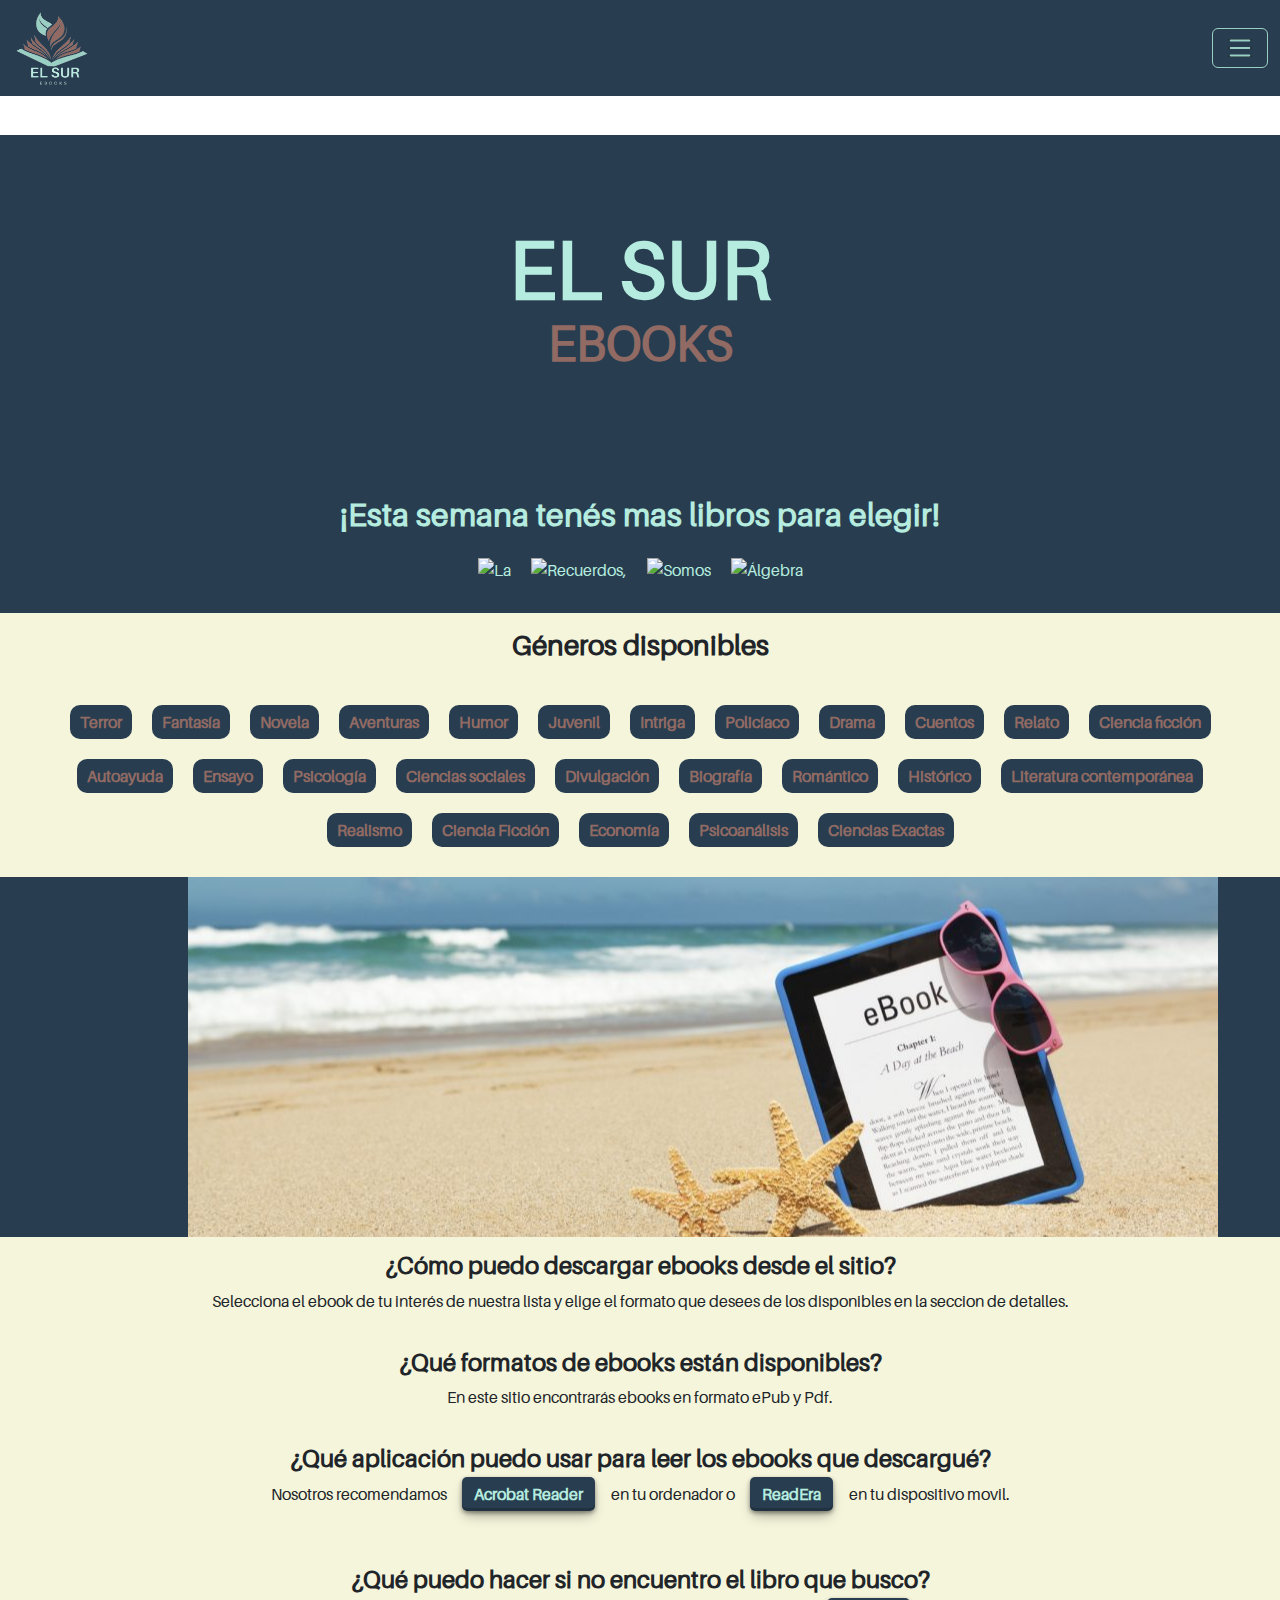
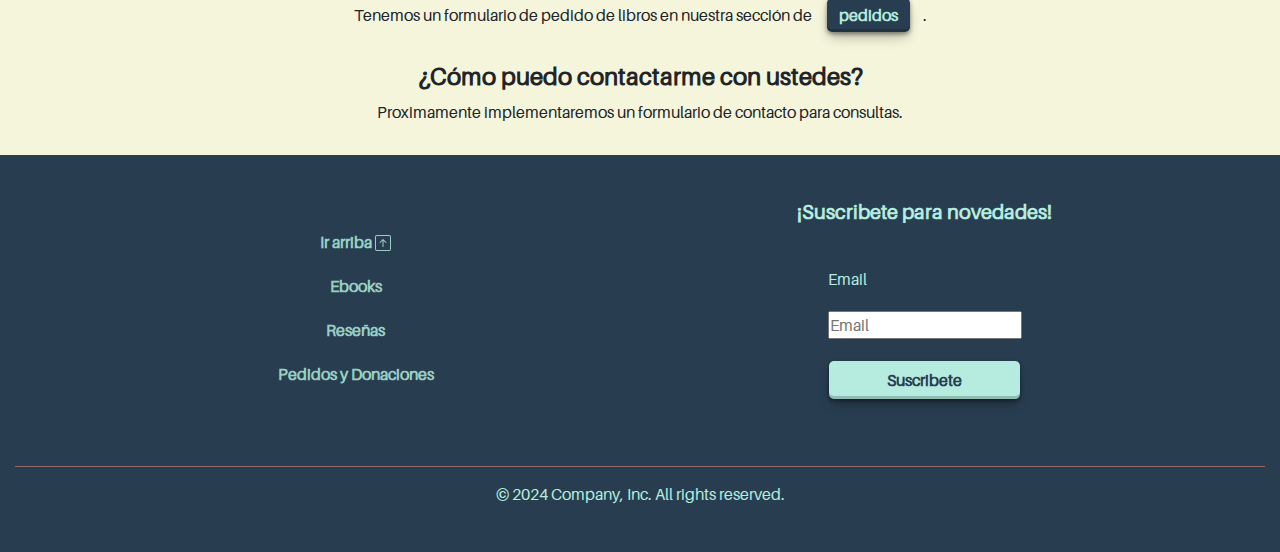
==== commit 65feac25: "footer sin bootstrap" ====
--- a/index.html
+++ b/index.html
@@ -67,7 +67,7 @@
         <div class="banner banner-elsur contenedor columna">
             <h1 class="fade-in-out">EL SUR</h1>
             <h2 class="smallerpink fade-in-out">EBOOKS</h2>
-            
+
         </div>
 
         <section class="ultimos">
@@ -86,7 +86,8 @@
         <section class="contenedor columna preguntas">
             <article>
                 <h4>¿Cómo puedo descargar ebooks desde el sitio?</h4>
-                <p>Selecciona el ebook de tu interés de nuestra lista y elige el formato que desees de los disponibles en la seccion de detalles.</p>
+                <p>Selecciona el ebook de tu interés de nuestra lista y elige el formato que desees de los disponibles
+                    en la seccion de detalles.</p>
             </article>
             <article>
                 <h4>¿Qué formatos de ebooks están disponibles?</h4>
@@ -94,11 +95,15 @@
             </article>
             <article>
                 <h4>¿Qué aplicación puedo usar para leer los ebooks que descargué?</h4>
-                <p>Nosotros recomendamos <a class="botoncito" href="https://www.adobe.com/ar/acrobat/pdf-reader.html" target="_blank" rel="noopener noreferrer">Acrobat Reader</a> en tu ordenador o <a class="botoncito" href="https://readera.org/" target="_blank" rel="noopener noreferrer">ReadEra</a> en tu dispositivo movil.</p>
+                <p>Nosotros recomendamos <a class="botoncito" href="https://www.adobe.com/ar/acrobat/pdf-reader.html"
+                        target="_blank" rel="noopener noreferrer">Acrobat Reader</a> en tu ordenador o <a
+                        class="botoncito" href="https://readera.org/" target="_blank"
+                        rel="noopener noreferrer">ReadEra</a> en tu dispositivo movil.</p>
             </article>
             <article>
                 <h4>¿Qué puedo hacer si no encuentro el libro que busco?</h4>
-                <p>Tenemos un formulario de pedido de libros en nuestra sección de <a class="botoncito" href="./pages/pedidos_donaciones.html">pedidos</a>.</p>
+                <p>Tenemos un formulario de pedido de libros en nuestra sección de <a class="botoncito"
+                        href="./pages/pedidos_donaciones.html">pedidos</a>.</p>
             </article>
             <article>
                 <h4>¿Cómo puedo contactarme con ustedes?</h4>
@@ -110,42 +115,29 @@
 
 
     <footer class="contenedor columna">
-        <div class="contenedor">
-            <div class="">
-                <ul class="nav flex-column align-content-center">
-                    <li class="nav-item text-center">
-                        <a class="nav-link" href="#main">Ir arriba
-                            <svg xmlns="http://www.w3.org/2000/svg" width="16" height="16" fill="currentColor"
-                                class="bi bi-arrow-up-square" viewBox="0 0 16 16">
-                                <path fill-rule="evenodd"
-                                    d="M15 2a1 1 0 0 0-1-1H2a1 1 0 0 0-1 1v12a1 1 0 0 0 1 1h12a1 1 0 0 0 1-1zM0 2a2 2 0 0 1 2-2h12a2 2 0 0 1 2 2v12a2 2 0 0 1-2 2H2a2 2 0 0 1-2-2zm8.5 9.5a.5.5 0 0 1-1 0V5.707L5.354 7.854a.5.5 0 1 1-.708-.708l3-3a.5.5 0 0 1 .708 0l3 3a.5.5 0 0 1-.708.708L8.5 5.707z" />
-                            </svg>
-                        </a>
-                    </li>
-                    <li class="nav-item text-center">
-                        <a class="nav-link" href="pages/ebooks.html">Ebooks</a>
-                    </li>
-                    <li class="nav-item text-center">
-                        <a class="nav-link" href="pages/reseñas.html">Reseñas</a>
-                    </li>
-                    <li class="nav-item text-center">
-                        <a class="nav-link" href="./pages/pedidos_donaciones.html">Pedidos y Donaciones</a>
-                    </li>
-                </ul>
+        <div class="contenedor firstinfooter">
+            <div class="footerNav contenedor columna">
+                <a class="nav-link" href="#main">Ir arriba
+                    <svg xmlns="http://www.w3.org/2000/svg" width="16" height="16" fill="currentColor"
+                        class="bi bi-arrow-up-square" viewBox="0 0 16 16">
+                        <path fill-rule="evenodd"
+                            d="M15 2a1 1 0 0 0-1-1H2a1 1 0 0 0-1 1v12a1 1 0 0 0 1 1h12a1 1 0 0 0 1-1zM0 2a2 2 0 0 1 2-2h12a2 2 0 0 1 2 2v12a2 2 0 0 1-2 2H2a2 2 0 0 1-2-2zm8.5 9.5a.5.5 0 0 1-1 0V5.707L5.354 7.854a.5.5 0 1 1-.708-.708l3-3a.5.5 0 0 1 .708 0l3 3a.5.5 0 0 1-.708.708L8.5 5.707z" />
+                    </svg>
+                </a>
+                <a class="nav-link" href="pages/ebooks.html">Ebooks</a>
+                <a class="nav-link" href="pages/reseñas.html">Reseñas</a>
+                <a class="nav-link" href="./pages/pedidos_donaciones.html">Pedidos y Donaciones</a>
             </div>
-            <div class="">
-                <form class="">
-                    <h5>¡Suscribete para novedades!</h5>
-                    <form class="">
-                        <label for="newsletter1" class="">Email</label>
-                        <input id="newsletter1" type="text" class="" placeholder="Email">
-                        <button class="botoncito botoncito-claro" type="button">Suscribete</button>
-                    </form>
+            <div class="footernews contenedor columna">
+                <h5>¡Suscribete para novedades!</h5>
+                <form class="contenedor columna">
+                    <label for="newsletter1" class="">Email</label>
+                    <input id="newsletter1" type="text" class="" placeholder="Email">
+                    <button class="botoncito botoncito-claro" type="button">Suscribete</button>
                 </form>
             </div>
         </div>
-
-        <div class="">
+        <div class="footerfoot contenedor">
             <p>© 2024 Company, Inc. All rights reserved.</p>
         </div>
     </footer>
--- a/style/style.css
+++ b/style/style.css
@@ -88,7 +88,7 @@
 
 /*main*/
 main {
-    min-height: 45vh;
+    min-height: 50vh;
     display: flex;
     flex-grow: 4;
     background-color: beige;
@@ -152,7 +152,7 @@
     box-shadow: rgba(0, 0, 0, 0.05) 0px 0px 0px 1px, rgb(209, 213, 219) 0px 0px 0px 1px inset;
 }
 
-.etiqueta{
+.etiqueta {
     padding: 5px 10px;
     background-color: #283E50;
     border-radius: 10px;
@@ -160,11 +160,13 @@
     font-weight: bold;
     color: #916A64;
 }
-.etiqueta:hover{
+
+.etiqueta:hover {
     transition: 1s;
     scale: 1.2;
     color: #9AD0C3;
 }
+
 /*seccion ebooks*/
 
 .tarjeta {
@@ -303,6 +305,42 @@
     object-fit: cover;
 }
 
+
+
+
+
+
+/*footer*/
 footer {
     min-height: 30vh;
+    padding: 0;
+}
+
+.firstinfooter {
+    width: 100%;
+}
+
+.footerNav,
+.footernews {
+    width: 45%;
+    align-items: center;
+    justify-content: center;
+}
+
+.footerfoot {
+    width: 100%;
+    border-top: 1px double #916A64;
+}
+
+@media (max-width: 715px) {
+    .firstinfooter {
+        flex-direction: column;
+        align-items: center;
+    }
+
+    .footerNav,
+    .footernews {
+        width: 80%;
+        border-bottom: 1px double #916A64;
+    }
 }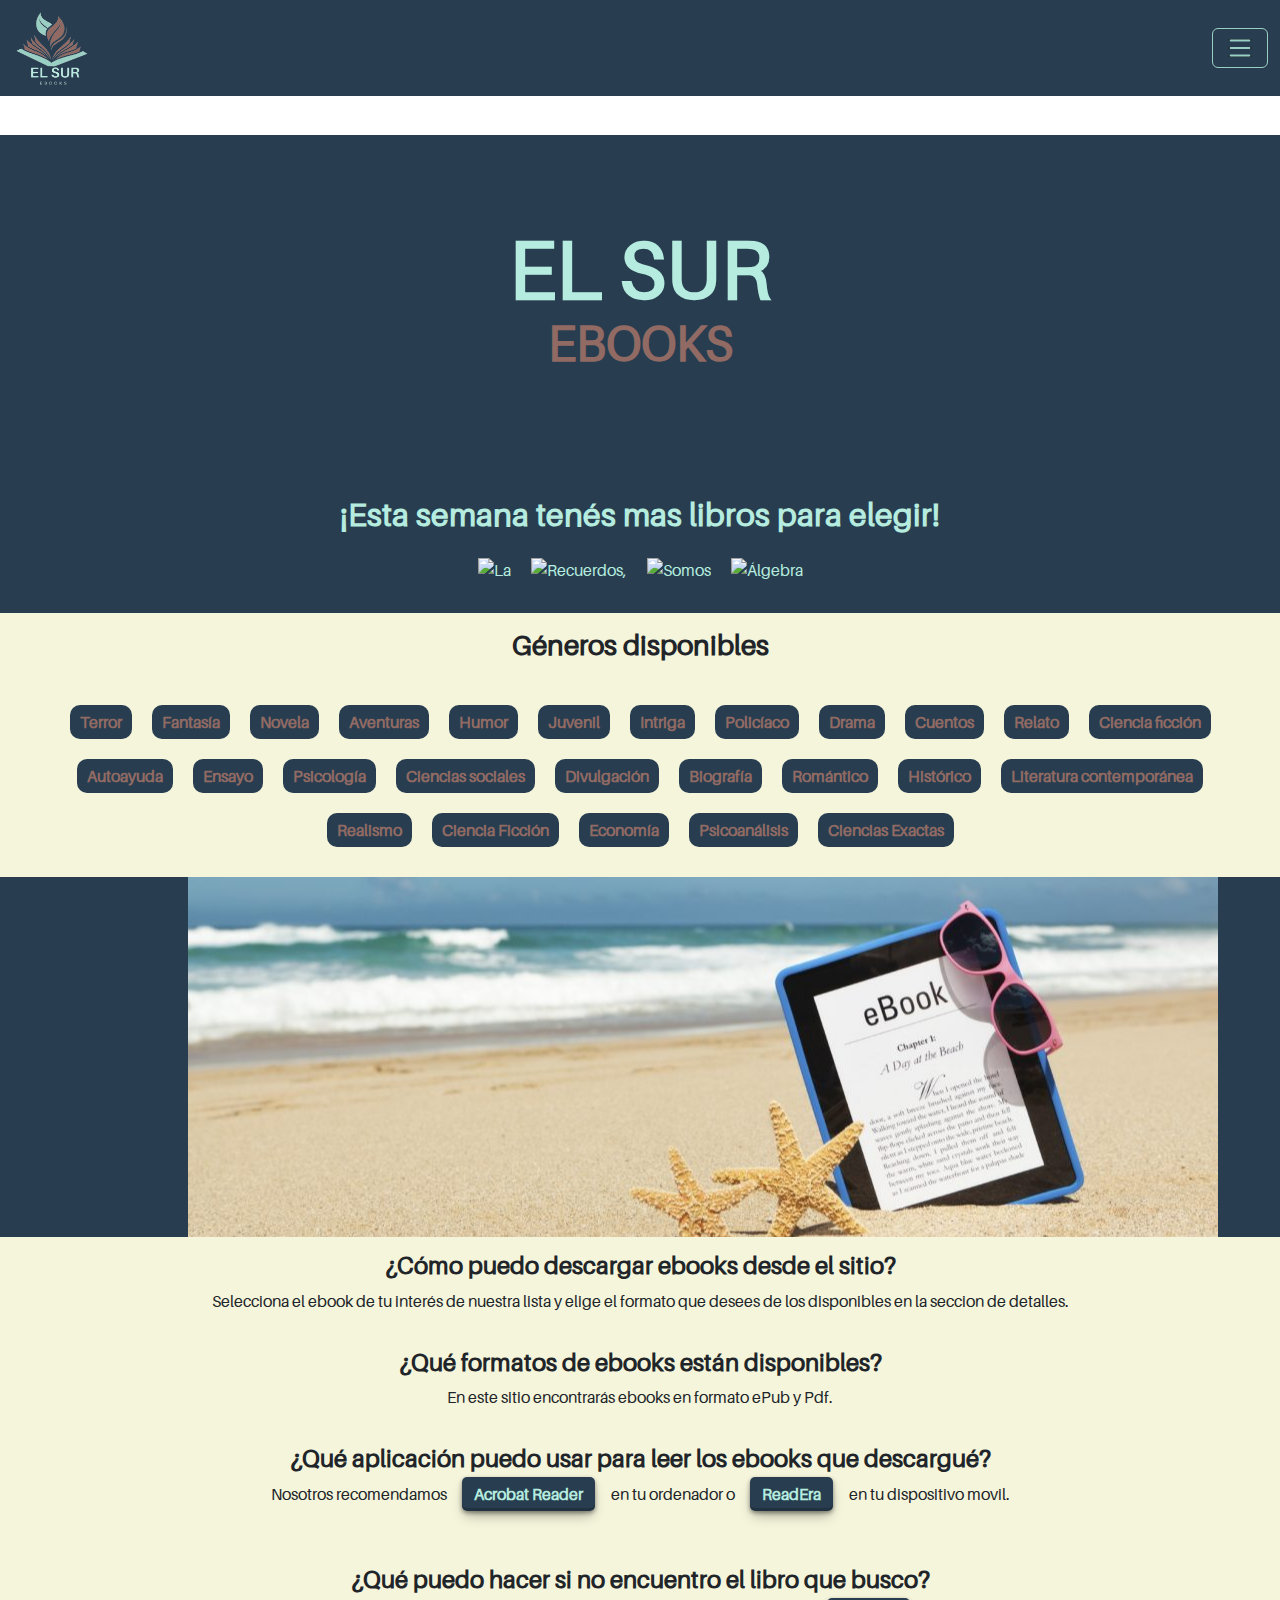
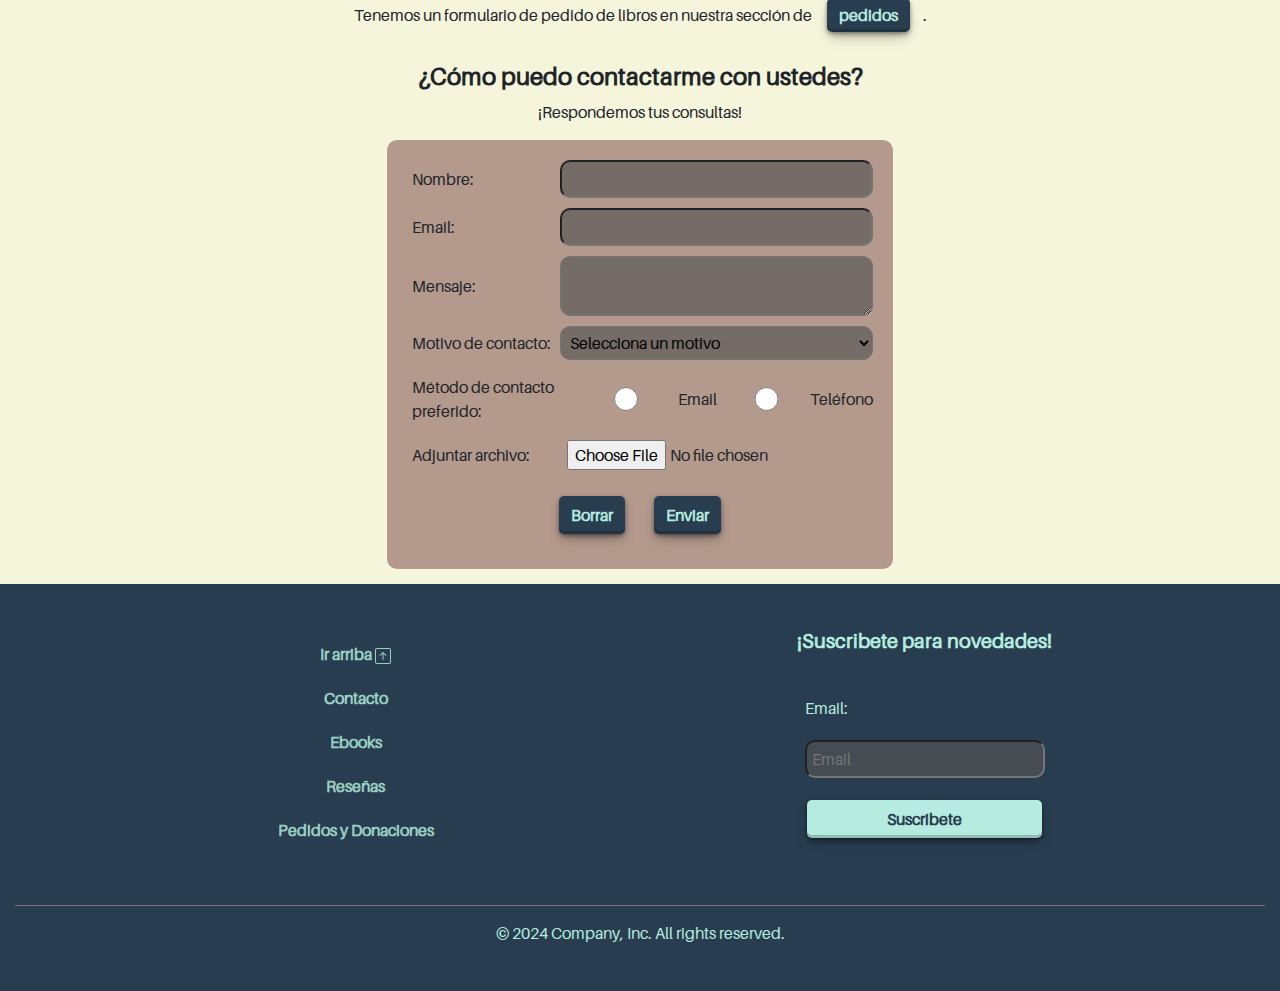
==== commit 179b102f: "agregado for de contacto" ====
--- a/index.html
+++ b/index.html
@@ -45,7 +45,10 @@
                     <div class="offcanvas-body">
                         <ul class="navbar-nav me-auto mb-2 mb-lg-0">
                             <li class="nav-item">
-                                <a class="nav-link" aria-current="page" href="#">Home</a>
+                                <a class="nav-link"  href="#">Home</a>
+                            </li>
+                            <li class="nav-item">
+                                <a class="nav-link"  href="#contacto">Contacto</a>
                             </li>
                             <li class="nav-item">
                                 <a class="nav-link" href="./pages/ebooks.html">Ebooks</a>
@@ -107,7 +110,51 @@
             </article>
             <article>
                 <h4>¿Cómo puedo contactarme con ustedes?</h4>
-                <p>Proximamente implementaremos un formulario de contacto para consultas.</p>
+                <p>¡Respondemos tus consultas!</p>
+                <div class="contenedorform">
+                    <form id="contacto" action="#" method="post">
+                        <div class="celdaform">
+                          <label for="nombre">Nombre:</label>
+                          <input type="text" id="nombre" name="nombre" required>
+                        </div>
+                        <div class="celdaform">
+                          <label for="email">Email:</label>
+                          <input type="email" id="email" name="email" required>
+                        </div>
+                        <div class="celdaform">
+                          <label for="mensaje">Mensaje:</label>
+                          <textarea id="mensaje" name="mensaje" required></textarea>
+                        </div>
+                        <div class="celdaform">
+                          <label for="motivo">Motivo de contacto:</label>
+                          <select id="motivo" name="motivo" required>
+                            <option value="">Selecciona un motivo</option>
+                            <option value="consulta">Consulta</option>
+                            <option value="comentario">Comentario</option>
+                            <option value="sugerencia">Sugerencia</option>
+                          </select>
+                        </div>
+                        <div class="celdaform">
+                          <label>Método de contacto preferido:</label>
+                          <div class="celdaformsmall">
+                            <input type="radio" id="contacto-email" name="contacto" value="email" required>
+                            <label for="contacto-email">Email</label>
+                          </div>
+                          <div class="celdaformsmall">
+                            <input type="radio" id="contacto-telefono" name="contacto" value="telefono" required>
+                            <label for="contacto-telefono">Teléfono</label>
+                          </div>
+                        </div>
+                        <div class="celdaform">
+                          <label for="archivo">Adjuntar archivo:</label>
+                          <input type="file" id="archivo" name="archivo">
+                        </div>
+                        <div class="contenedor">
+                            <button class="botoncito" type="reset">Borrar</button>
+                            <button class="botoncito" type="submit">Enviar</button>
+                        </div>
+                    </form>
+                </div>
             </article>
         </section>
     </main>
@@ -124,6 +171,7 @@
                             d="M15 2a1 1 0 0 0-1-1H2a1 1 0 0 0-1 1v12a1 1 0 0 0 1 1h12a1 1 0 0 0 1-1zM0 2a2 2 0 0 1 2-2h12a2 2 0 0 1 2 2v12a2 2 0 0 1-2 2H2a2 2 0 0 1-2-2zm8.5 9.5a.5.5 0 0 1-1 0V5.707L5.354 7.854a.5.5 0 1 1-.708-.708l3-3a.5.5 0 0 1 .708 0l3 3a.5.5 0 0 1-.708.708L8.5 5.707z" />
                     </svg>
                 </a>
+                <a class="nav-link"  href="#contacto">Contacto</a>
                 <a class="nav-link" href="pages/ebooks.html">Ebooks</a>
                 <a class="nav-link" href="pages/reseñas.html">Reseñas</a>
                 <a class="nav-link" href="./pages/pedidos_donaciones.html">Pedidos y Donaciones</a>
@@ -131,8 +179,8 @@
             <div class="footernews contenedor columna">
                 <h5>¡Suscribete para novedades!</h5>
                 <form class="contenedor columna">
-                    <label for="newsletter1" class="">Email</label>
-                    <input id="newsletter1" type="text" class="" placeholder="Email">
+                    <label for="newsletter1">Email:</label>
+                    <input id="newsletter1" type="text" placeholder="Email">
                     <button class="botoncito botoncito-claro" type="button">Suscribete</button>
                 </form>
             </div>
--- a/style/style.css
+++ b/style/style.css
@@ -305,10 +305,47 @@
     object-fit: cover;
 }
 
-
-
-
-
+/*form*/
+.contenedorform{
+    display: flex;
+    flex-direction: column;
+    align-items: center;
+}
+.contenedorform>form{
+    padding: 15px;
+    background-color: #916a64a8;
+    border-radius: 10px;
+    width: fit-content;
+    display: flex;
+    flex-direction: column;
+}
+.celdaform{
+    display: flex;
+    align-items: center;
+    justify-content: center;
+    padding: 5px;
+    width: 100%;
+    flex-grow: 5;
+
+}
+.celdaformsmall{
+    display: flex;
+    width: 25%;
+    text-align: center;
+    flex-grow: 5;
+}
+.celdaform>label{
+    padding: 5px;
+    width: 10rem;
+    text-align: start;
+    flex-grow: 1;
+}
+input[type="text"], input[type="email"], textarea, input[type="radio"], select, input[type="email"]{
+    padding: 5px;
+    border-radius: 10px;
+    background-color: #555555a9;
+    width: 70%;
+}
 
 /*footer*/
 footer {
@@ -326,21 +363,31 @@
     align-items: center;
     justify-content: center;
 }
-
+.footernews input{
+    width: 15rem;
+}
 .footerfoot {
     width: 100%;
     border-top: 1px double #916A64;
 }
 
 @media (max-width: 715px) {
+    .contenedorform>form{
+        width: 95%;
+    }
     .firstinfooter {
         flex-direction: column;
         align-items: center;
     }
-
     .footerNav,
     .footernews {
         width: 80%;
         border-bottom: 1px double #916A64;
     }
+}
+@media (max-width: 522px) {
+
+    .celdaform{
+        flex-direction: column;
+    }
 }